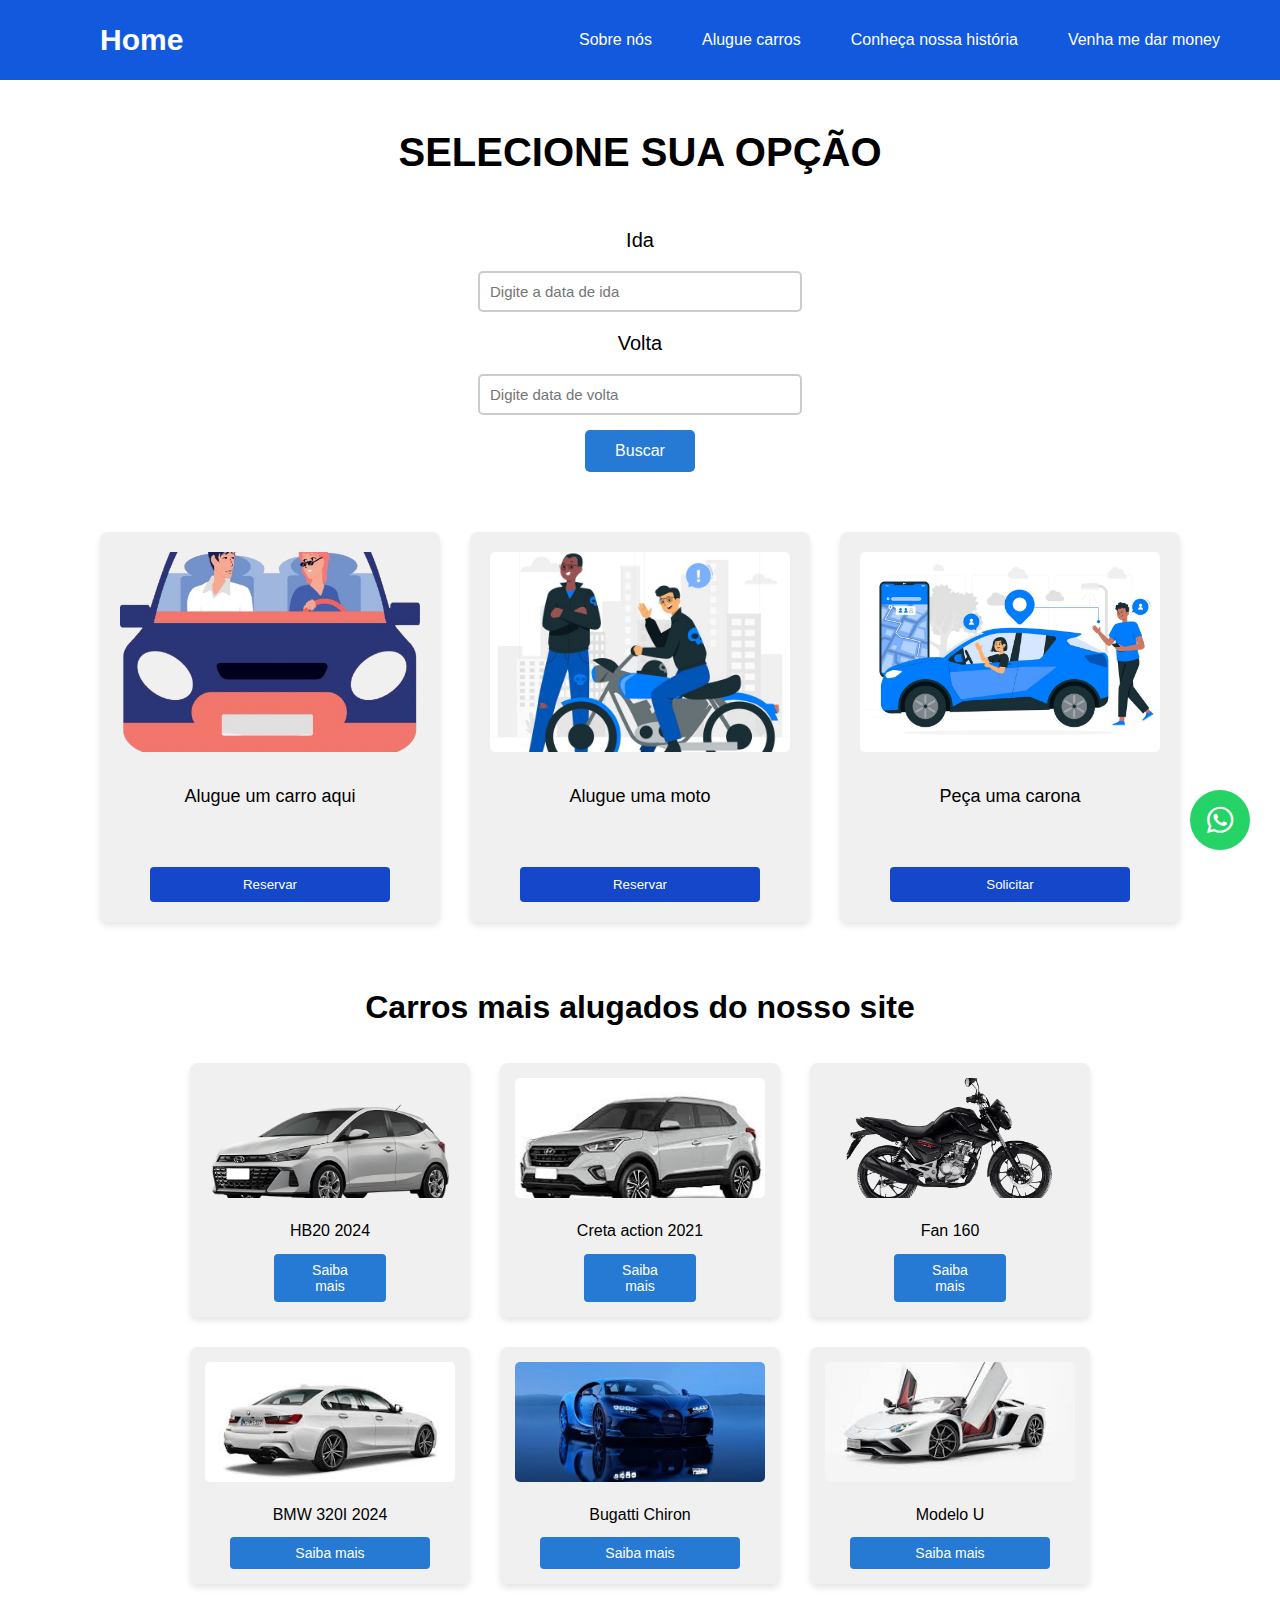
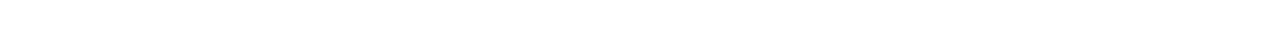
==== index.html @ cf00622f "finalizado" ====
<!DOCTYPE html>
<html lang="pt-br">
<head>
    <meta charset="UTF-8">
    <meta name="viewport" content="width=device-width, initial-scale=1.0">
    <link rel="stylesheet" href="style.css">
    <link rel="stylesheet" href="https://cdnjs.cloudflare.com/ajax/libs/font-awesome/6.4.0/css/all.min.css">
    <title>Categorias</title>
</head>
<body>
    <header class="ancoras">
        <h1 class="titulo">Home</h1>
        <div class="itens">
            <p>Sobre nós</a></p>
            <p>Alugue carros</p>
            <p>Conheça nossa história</p>
            <p>Venha me dar money</p>
        </div>
    </header>
    <main>
        <h1>SELECIONE SUA OPÇÃO</h1>
        
        <div class="container">
            <div class="box">
                <label for="text">Ida</label>
                <input type="text" id="origin" placeholder="Digite a data de ida">
                
                <label for="">Volta</label>
                <input type="text" id="return" placeholder="Digite data de volta">
                
                <a href="./indx.html"><button class="btn">Buscar</button></a>
            </div>
        </div>

        <section class="opc-veiculo">
            <div class="quadrado">
                <img src="img-1.png" alt="">
                <p>Alugue um carro aqui</p>
                <button>Reservar</button>
            </div>

            <div class="quadrado">
                <img src="moto.jpg" alt="">
                <p>Alugue uma moto</p>
                <button>Reservar</button>
            </div>

            <div class="quadrado">
                <img src="img-3.jpg" alt="">
                <p>Peça uma carona</p>
                <button>Solicitar</button>
            </div>
        </section>

        <h2 class="popular-title">Carros mais alugados do nosso site</h2>
        
        <section class="carros">
            <div class="vehicle-card">
                <img src="./hb20.jpg" alt="">
                <p><a href=""></a>HB20 2024</p>
                <a href="https://www.webmotors.com.br/hyundai/hb20/2024" target="_blank"><button>Saiba mais</button></a>
            </div>

            <div class="vehicle-card">
                <img src="./creta.jpeg" alt="">
                <p>Creta action 2021 </p>
                <a href="https://www.webmotors.com.br/hyundai/creta/2021/1-6-16v-flex-action-automatico/382476"><button>Saiba mais</button></a>
            </div>

            <div class="vehicle-card">
                <img src="./fan.jpg" alt="">
                <p>Fan 160</p>
                <a href="https://www.webmotors.com.br/motos-novas/sp/honda/cg-160-fan?tipoveiculo=motos-novas&estadocidade=São%20Paulo&marca1=honda&modelo1=cg-160-fan&page=1"><button>Saiba mais</button></a>
            </div>

            <div class="vehicle-card">
                <img src="./bmw.jpeg" alt="">
                <p>BMW 320I 2024</p>
                <button>Saiba mais</button>
            </div>

            <div class="vehicle-card">
                <img src="./bugatti.png" alt="">
                <p>Bugatti Chiron</p>
                <button>Saiba mais</button>
            </div>

            <div class="vehicle-card">
                <img src="./lambo.jpeg" alt="">
                <p>Modelo U</p>
                <button>Saiba mais</button>
            </div>
        </section>
        
        <a href="https://web.whatsapp.com/send?phone=..." target="_blank" class="whatsapp">
            <i class="fab fa-whatsapp"></i>
        </a> 
    </main>

</body>
</html>
---- style.css ----
* {
    margin: 0;
    padding: 0;
}

body {
    font-family: Arial, sans-serif;
    background-color: #ffffff;
    line-height: 1.6;
}

.ancoras {
    height: 80px;
    background-color: rgb(18, 89, 221);
    display: flex;
    justify-content: space-between;
    align-items: center;
    padding: 0 20px;
}

.titulo {
    font-size: 30px;
    color: white;
    margin-left: 80px;
}

.itens {
    display: flex;
    gap: 10px;
}

.itens p {
    text-decoration: none;
    display: inline-block;
    color: white;
    margin-right: 40px;
    cursor: pointer; 
    transition: all 0.4s cubic-bezier(0.25, 0.46, 0.45, 0.94);
    transform: ease 0.3s ease 0.2s;
    text-decoration: 0.2s ease; 
}

.itens p:hover {
    color: #424141;
    transform: scale(1.5); 
    text-shadow: 0px 10px 10px rgba(0, 0, 0, 0.3);
}

h1 {
    font-size: 40px;
    text-align: center;
    margin: 40px 0;
}

.container {
    display: flex;
    justify-content: center;
    margin: 40px 0;
}

.box {
    display: flex;
    flex-direction: column;
    align-items: center;
    gap: 15px;
}

 label {
    font-size: 20px;
}

 input {
    width: 300px;
    padding: 10px;
    border: 2px solid #ccc;
    border-radius: 5px;
    font-size: 15px;
}
input:focus {
    outline: none;
    box-shadow: 0 0 4px #ccc;
}

.btn {
    padding: 12px 30px;
    background-color: #277ad3;
    color: white;
    border: none;
    border-radius: 5px;
    font-size: 16px;
    cursor: pointer;
    transition: background-color 0.3s;
}

.btn:hover {
    background-color: #0e14ce;
}

.opc-veiculo {
    display: flex;
    justify-content: center;
    gap: 30px;
    margin: 60px 0;
    flex-wrap: wrap;
}

.quadrado {
    width: 300px;
    height: 350px;
    background-color: #f0f0f0;
    border-radius: 8px;
    overflow: hidden;
    display: flex;
    flex-direction: column;
    align-items: center;
    box-shadow: 0 4px 6px rgba(0, 0, 0, 0.1);
    padding: 20px;
    text-align: center;
}

.quadrado img {
    width: 100%;
    height: 200px;
    object-fit: cover;
    border-radius: 5px;
    margin-bottom: 15px;
}

.quadrado p {
    margin: 15px 0;
    font-size: 18px;
    flex-grow: 1;
}

.quadrado button {
    padding: 10px 20px;
    background-color: #1447ca;
    color: white;
    border: none;
    border-radius: 4px;
    cursor: pointer;
    transition: background-color 0.3s;
    width: 80%;
}

.quadrado button:hover {
    background-color: #0fd344;
}

/* Veículos populares */
.popular-title {
    text-align: center;
    font-size: 32px;
    margin: 60px 0 30px;
}

.carros {
    display: flex;
    justify-content: center;
    flex-wrap: wrap;
    gap: 30px;
    margin-bottom: 60px;
    max-width: 1200px;
    margin-left: auto;
    margin-right: auto;
}

.vehicle-card {
    width: 250px;
    background-color: #f0f0f0;
    border-radius: 8px;
    overflow: hidden;
    display: flex;
    flex-direction: column;
    align-items: center;
    box-shadow: 0 4px 6px rgba(0, 0, 0, 0.1);
    padding: 15px;
    text-align: center;
}

.vehicle-card img {
    width: 100%;
    height: 120px;
    object-fit: cover;
    border-radius: 5px;
    margin-bottom: 10px;
}

.vehicle-card p {
    margin: 10px 0;
    font-size: 16px;
}

.vehicle-card button {
    padding: 8px 35px;
    background-color: #277ad3;
    color: white;
    border: none;
    border-radius: 4px;
    cursor: pointer;
    transition: background-color 0.3s;
    width: 80%;
    font-size: 14px;
}

.vehicle-card button:hover {
    background-color: #277ad3;
}

.whatsapp {
    text-decoration: none;
    position: fixed;
    bottom: 50px;
    right: 30px;
    background-color: #25D366;
    color: #fff;
    width: 60px;
    height: 60px;
    border-radius: 100%;
    text-align: center;
    font-size: 30px;
    display: flex;
    align-items: center;
    justify-content: center;
}
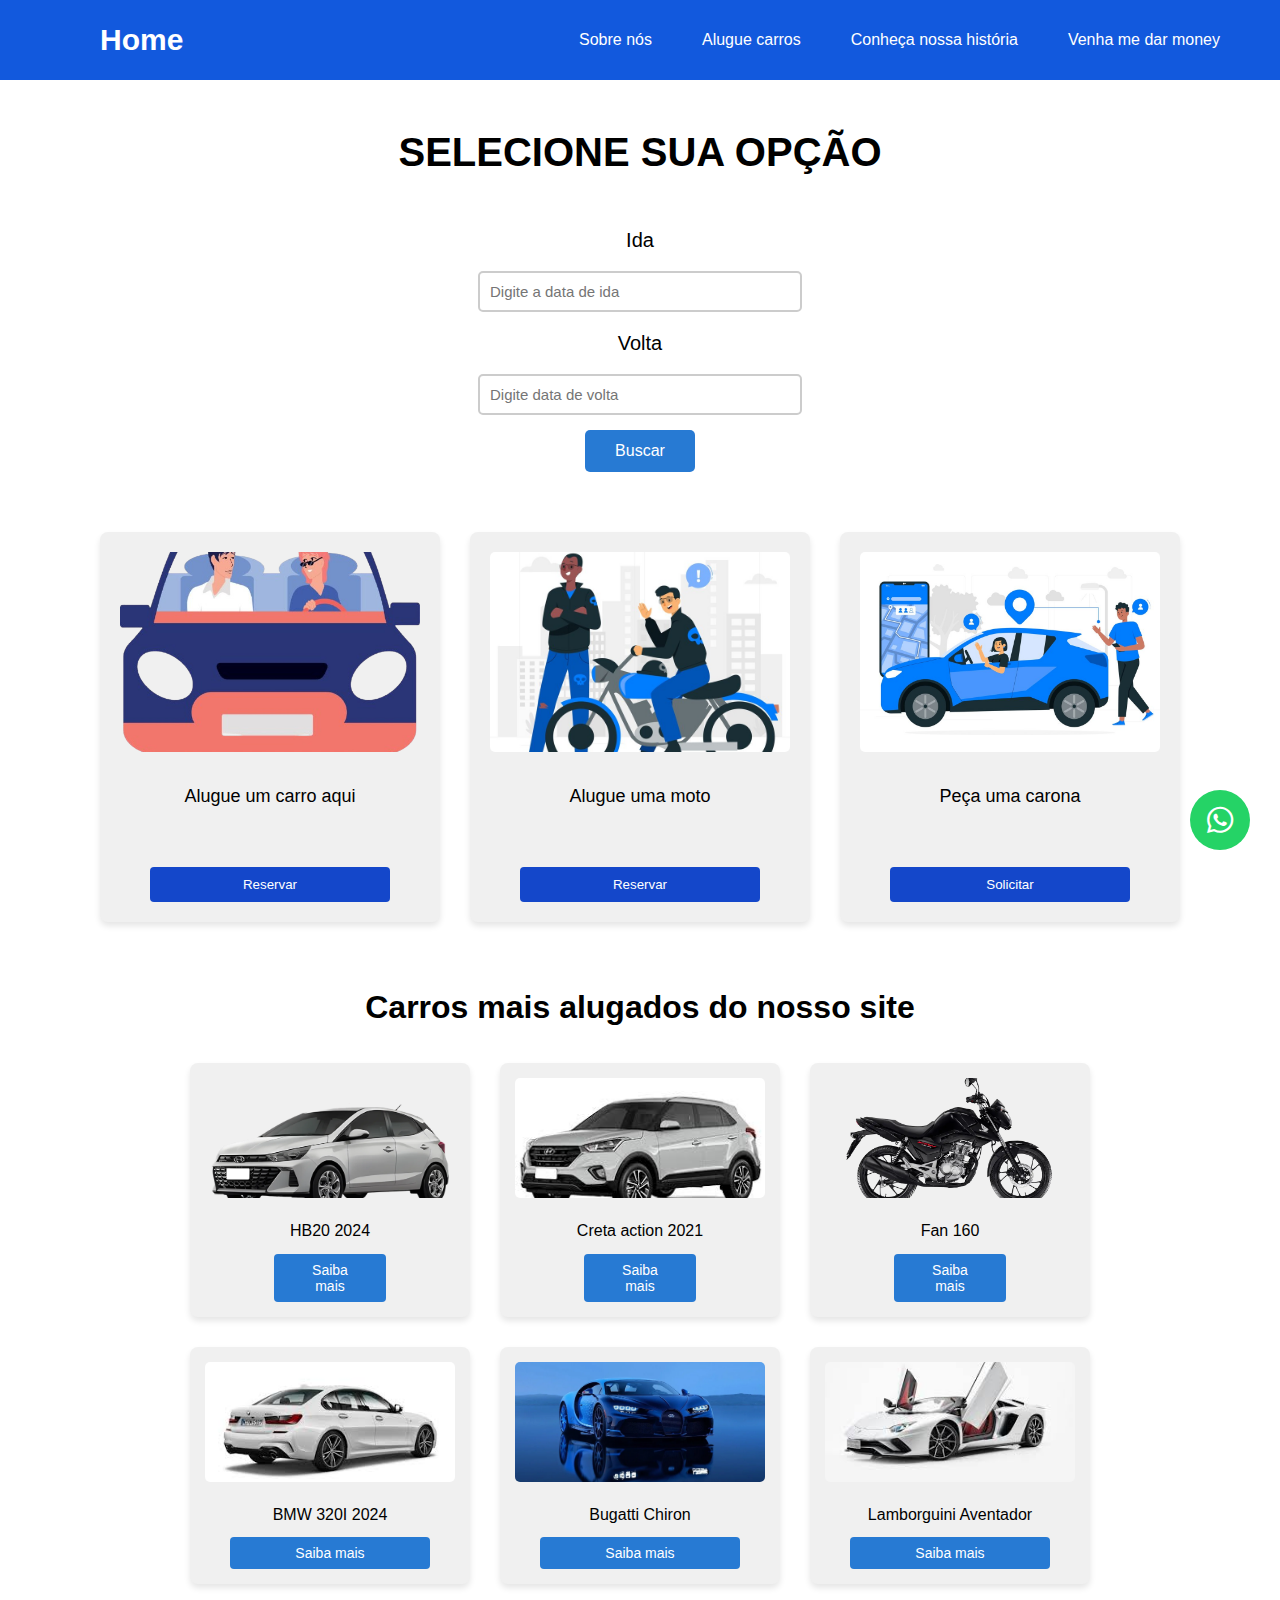
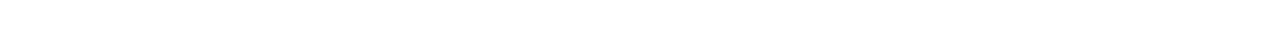
==== commit 4952426f: "finalizado" ====
--- a/index.html
+++ b/index.html
@@ -12,7 +12,7 @@
         <h1 class="titulo">Home</h1>
         <div class="itens">
             <p>Sobre nós</a></p>
-            <p>Alugue carros</p>
+            <p><a href="#alugue">Alugue carros</a></p>
             <p>Conheça nossa história</p>
             <p>Venha me dar money</p>
         </div>
@@ -35,7 +35,7 @@
         <section class="opc-veiculo">
             <div class="quadrado">
                 <img src="img-1.png" alt="">
-                <p>Alugue um carro aqui</p>
+                <p id="alugue">Alugue um carro aqui</p>
                 <button>Reservar</button>
             </div>
 
@@ -62,7 +62,7 @@
             </div>
 
             <div class="vehicle-card">
-                <img src="./creta.jpeg" alt="">
+                <img src="./creta.jpg" alt="">
                 <p>Creta action 2021 </p>
                 <a href="https://www.webmotors.com.br/hyundai/creta/2021/1-6-16v-flex-action-automatico/382476"><button>Saiba mais</button></a>
             </div>
@@ -86,8 +86,8 @@
             </div>
 
             <div class="vehicle-card">
-                <img src="./lambo.jpeg" alt="">
-                <p>Modelo U</p>
+                <img src="./lambo.jpg" alt="">
+                <p>Lamborguini Aventador</p>
                 <button>Saiba mais</button>
             </div>
         </section>
--- a/style.css
+++ b/style.css
@@ -10,6 +10,8 @@
 }
 
 .ancoras {
+    text-decoration: none;
+    color: white;
     height: 80px;
     background-color: rgb(18, 89, 221);
     display: flex;
@@ -25,8 +27,14 @@
 }
 
 .itens {
+    color: white;
     display: flex;
     gap: 10px;
+}
+
+.itens a{
+    color: white;
+    text-decoration: none;
 }
 
 .itens p {
